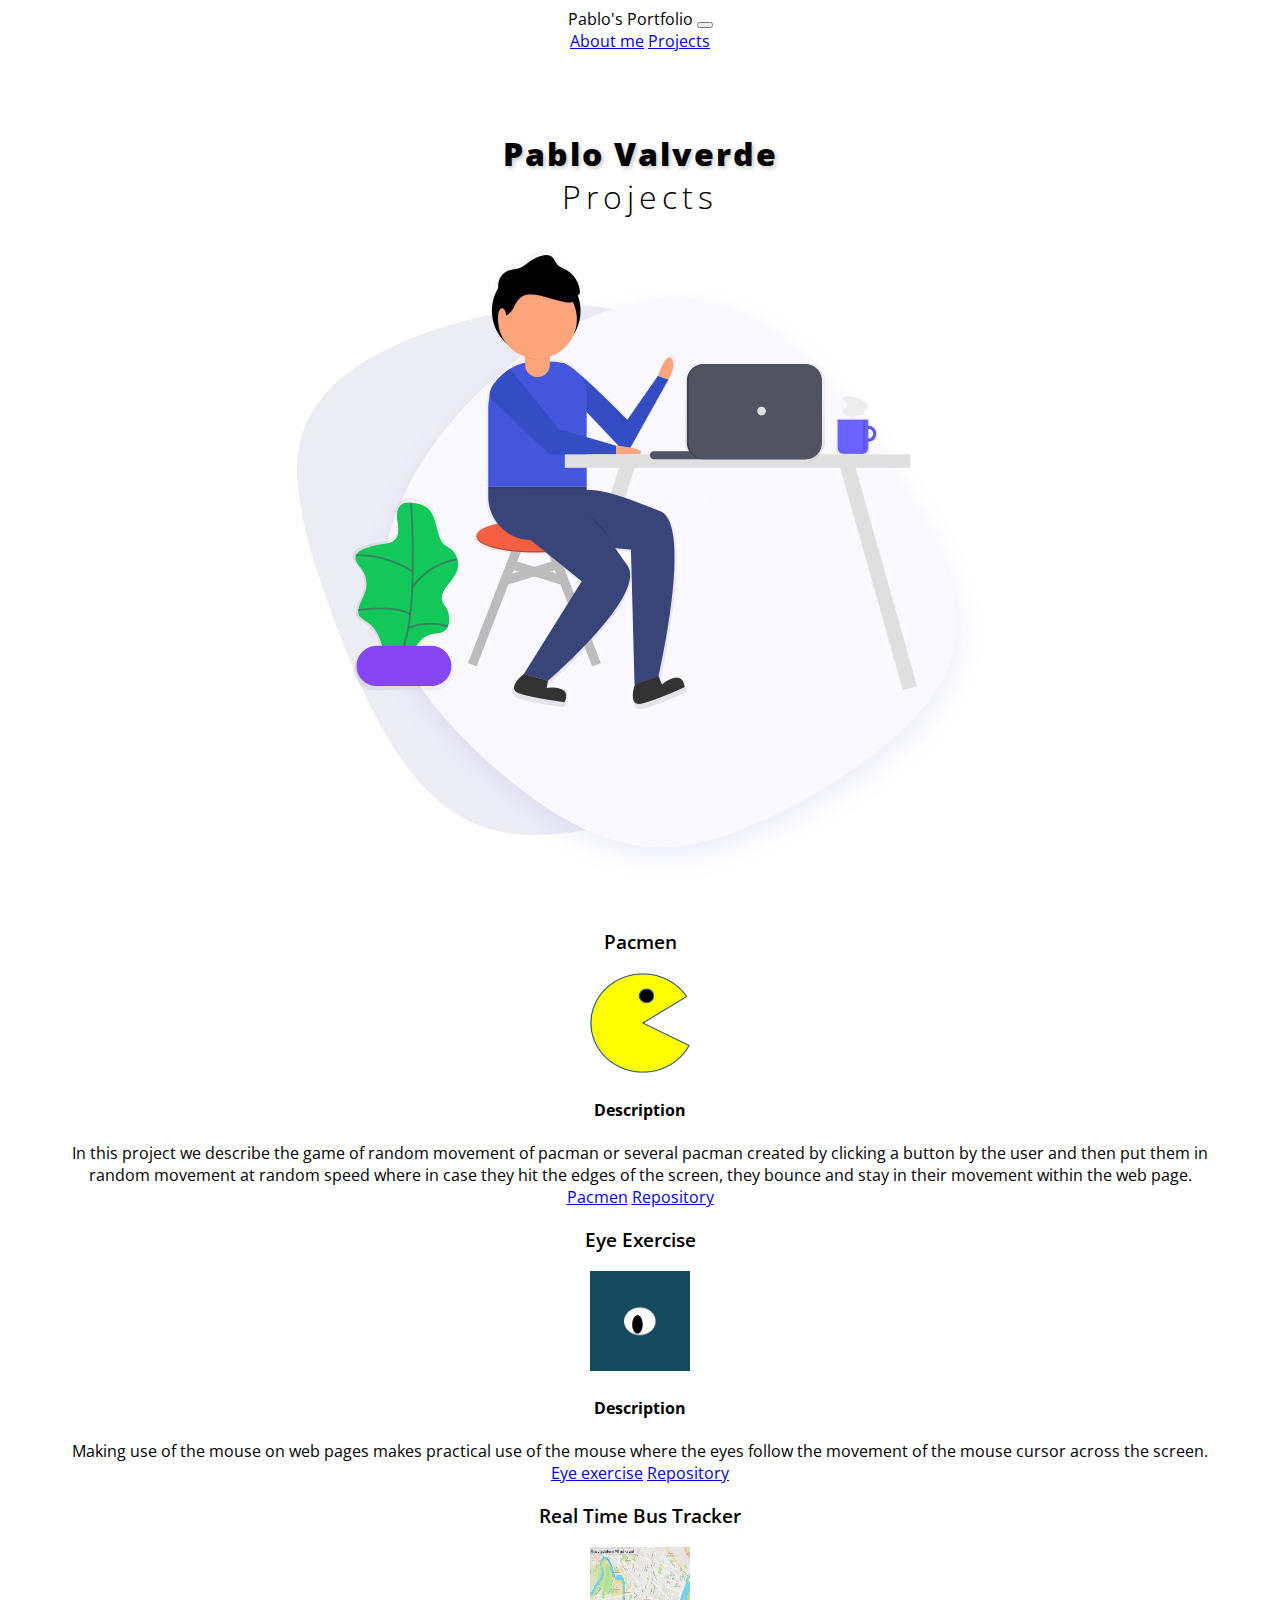
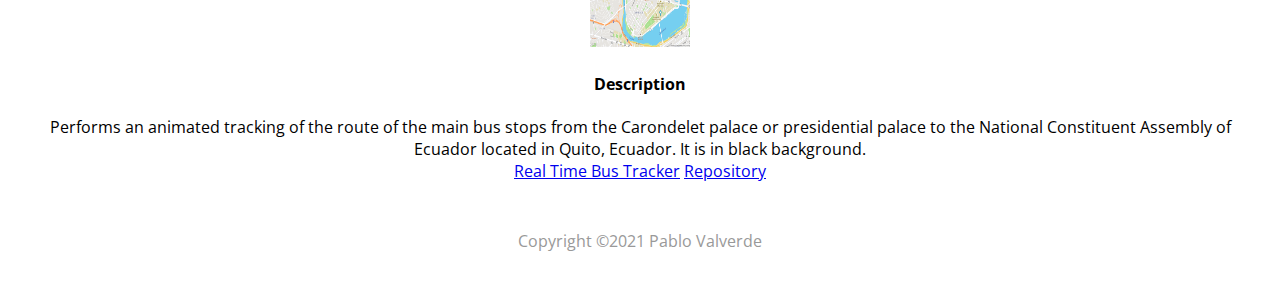
==== repos.html @ 5450043a "Update repos.html" ====
<!DOCTYPE html>
<html lang="en">
  <head>
    <meta charset="UTF-8">
    <meta http-equiv="X-UA-Compatible" content="IE=edge">
    <meta name="viewport" content="width=device-width, initial-scale=1.0">
    <link rel="shortcut icon" href="./images/phys.ico">
    <link href="https://cdn.jsdelivr.net/npm/bootstrap@5.0.2/dist/css/bootstrap.min.css" rel="stylesheet" integrity="sha384-EVSTQN3/azprG1Anm3QDgpJLIm9Nao0Yz1ztcQTwFspd3yD65VohhpuuCOmLASjC" crossorigin="anonymous">
    <link href="https://cdn.jsdelivr.net/npm/bootstrap@5.1.1/dist/css/bootstrap.min.css" rel="stylesheet" integrity="sha384-F3w7mX95PdgyTmZZMECAngseQB83DfGTowi0iMjiWaeVhAn4FJkqJByhZMI3AhiU" crossorigin="anonymous">
    <link rel="stylesheet" href="./style.css">
    <title>PJV - Projects</title>
    
  </head>
  <header class="header_area">
  <nav class="navbar navbar-expand-lg navbar-light bg-light">
  <div class="container-fluid">
    <a class="navbar-brand">Pablo's Portfolio</a>
    <button class="navbar-toggler" type="button" data-bs-toggle="collapse" data-bs-target="#navbarNavAltMarkup" aria-controls="navbarNavAltMarkup" aria-expanded="false" aria-label="Toggle navigation">
      <span class="navbar-toggler-icon"></span>
    </button>
    <div class="collapse navbar-collapse" id="navbarNavAltMarkup">
      <div class="navbar-nav">
      
        <a class="nav-link" href="./index.html">About me</a>
        <a class="nav-link" href="./repos.html">Projects</a>
        
      </div>
    </div>
  </div>
</nav>
</header>
  
  
  
  <body class="container">
    <div id="header">
      <h1>Pablo Valverde</h1>
      <span>Projects</span> 
      <img src="./images/about-us.png" alt="Projects"> 
     
    </div>

    
    <div class="container">
  <div class="row">
    <div class="col">
       <h3>Pacmen</h3>
        <figure>
            <img src="images/PacMan1.png" alt="Pacmen Exercise" width="100", height="100">
            <figcaption>
                <h4>Description</h4>
                In this project we describe the game of random movement of pacman or several pacman created by clicking a button by the user and then put them 
                in random movement at random speed where in case they hit the edges of the screen, they bounce and stay in their movement within the web page.
                <br/>
                <a href="https://htmlpreview.github.io/?https://github.com/pjvalverde/PacMen-Exercise/blob/main/index.html" class="btn btn-outline-danger" target="_blank">Pacmen</a>
                <a href="https://github.com/pjvalverde/PacMen-Exercise" class="btn btn-outline-danger" target="_blank">Repository</a>
            </figcaption>
        </figure>

    </div>
    <div class="col">
      <h3>Eye Exercise</h3>
        <figure>
            <img src="images/oneeye.png" alt="Eye Exercise" width="100" height="100">
            <figcaption>
                <h4>Description</h4>
                Making use of the mouse on web pages makes practical use of the mouse where the eyes follow the movement of the mouse cursor across the screen.
                <br/>
                <a href="https://htmlpreview.github.io/?https://github.com/pjvalverde/Eye-Exercise/blob/main/index.html" class="btn btn-outline-danger" target="_blank">Eye exercise</a>
                <a href="https://github.com/pjvalverde/Eye-Exercise" class="btn btn-outline-danger" target="_blank">Repository</a>
            </figcaption>
        </figure>
    </div>
    <div class="col">
       <h3>Real Time Bus Tracker</h3>
        <figure>
            <img src="images/Boston2.png" alt="Real Time Bus Tracker" width="100" height="100">
            <figcaption>
                <h4>Description</h4>
                Performs an animated tracking of the route of the main bus stops from the Carondelet 
                palace or presidential palace to the National Constituent Assembly of Ecuador located in Quito, Ecuador. It is in black background.
                <br/>
                <a href="https://htmlpreview.github.io/?https://github.com/pjvalverde/Real-Time-Bus-Tracker/blob/main/index.html" class="btn btn-outline-danger" target="_blank">Real Time Bus Tracker</a>
                <a href="https://github.com/pjvalverde/Real-Time-Bus-Tracker" class="btn btn-outline-danger" target="_blank">Repository</a>
            </figcaption>
        </figure>
    </div>
  </div>
</div>

    <div id="footer">
     <div class="copyrights text-center">
           <p class="para">
               Copyright ©2021 Pablo Valverde
                <a href="#"><span style="color: var(--primary-color);"></span></a>
           </p>
     </div>
    </div>
  </body>
</html>
---- style.css ----
@import url('https://fonts.googleapis.com/css2?family=Open+Sans:ital,wght@0,300;0,400;0,600;0,700;0,800;1,400&display=swap');

body {
    font-family: 'Open Sans', sans-serif;
    background: url("./images/bg-head.png") repeat-x;
    text-align: center;
    font-size: 16px;
}
#header {
    margin-top: 5em;
    margin-bottom: 3em;
    display: block;
}
h1 {
    font-weight: 800;
    margin-bottom: 0;
    text-shadow: 2px 2px 4px#c7c7c7;
    letter-spacing: 2px;
}
h2 {
    font-weight: 700;
}
h3 {
    font-weight: 600;
}
#header span {
    display: block;
    font-weight: 300;
    font-size: 2em;
    letter-spacing: 5px;
    margin-bottom: 1em;
}
#header img {
    display: block;
    margin: auto;
}
#header nav {
    margin-top: 2em;
    font-size: 1.3em;
}
#header nav ul {
    margin: 0;
    padding: 0;
}
#header nav ul li{ 
    list-style: none;
    display: inline-block;
    font-size: 1.4em;
}
#bio, #repos {
    border-bottom: 1px solid #E6E6E6;
    display: block;
    padding-bottom: 2em;
}
#bio figure {
    align-items: center;
    display: flex;
    justify-content: center;
}
#bio figure figcaption {
    text-align: left;
    width: 45%;
    line-height: 30px;
    margin-right: 2em;
}
#bio figure img {
    border: 1px solid grey;
    border-radius: 50%;
    box-shadow: 5px 5px 10px rgb(0 0 0 / 30%);
    max-width: 310px;
    width: 40%;
}
#repos figure {
    align-items: center;
    display: flex;
    justify-content: center;
}
#repos h2 {
    color: #00184e;
    display: block;
    margin: auto;
    max-width: 95%;
    text-align: left;
    text-shadow: 2px 2px 4px#c7c7c7;
}
#repos figure figcaption {
    text-align: left;
    max-width: 60%;
    line-height: 30px;
    margin-left: 1.5em;
}
#repos figure figcaption h4 {
    font-style: italic;
    text-decoration: overline;
}
#repos figure img {
    max-width: 410px;
}
#video-orb {
    padding: 2em 0;
    border-bottom: 1px solid #E6E6E6;
}
#video-orb h3 {
    margin-bottom: 1em;
}
#footer {
    color: #999999;
    display: block;
    padding: 1em 0;
}
.social-links {
    display: block;
    font-weight: 300;
    margin: auto;
    max-width: 70%;
    text-align: left;
}
.social-links span {
    display: inline-block;
    height: 26px;
    margin-right: 5px;
    width: 30px;
} 
.social-links a {
    border-radius: 6px;
    display: inline-block;
    padding: 0.3em 0.6em;
    text-decoration: none;
    color: grey;
    font-style: italic;
}
.social-links a:hover {
    background: #3c3c3c;
    color: #E6E6E6;
}
.gitlab {
    background: url("./images/lgg-social.png") no-repeat 0 -30px;
}
.linkedin {
    background: url("./images/lgg-social.png") no-repeat 0 1px;
}
.email {
    background: url("./images/lgg-social.png") no-repeat 0 -59px;
    
}
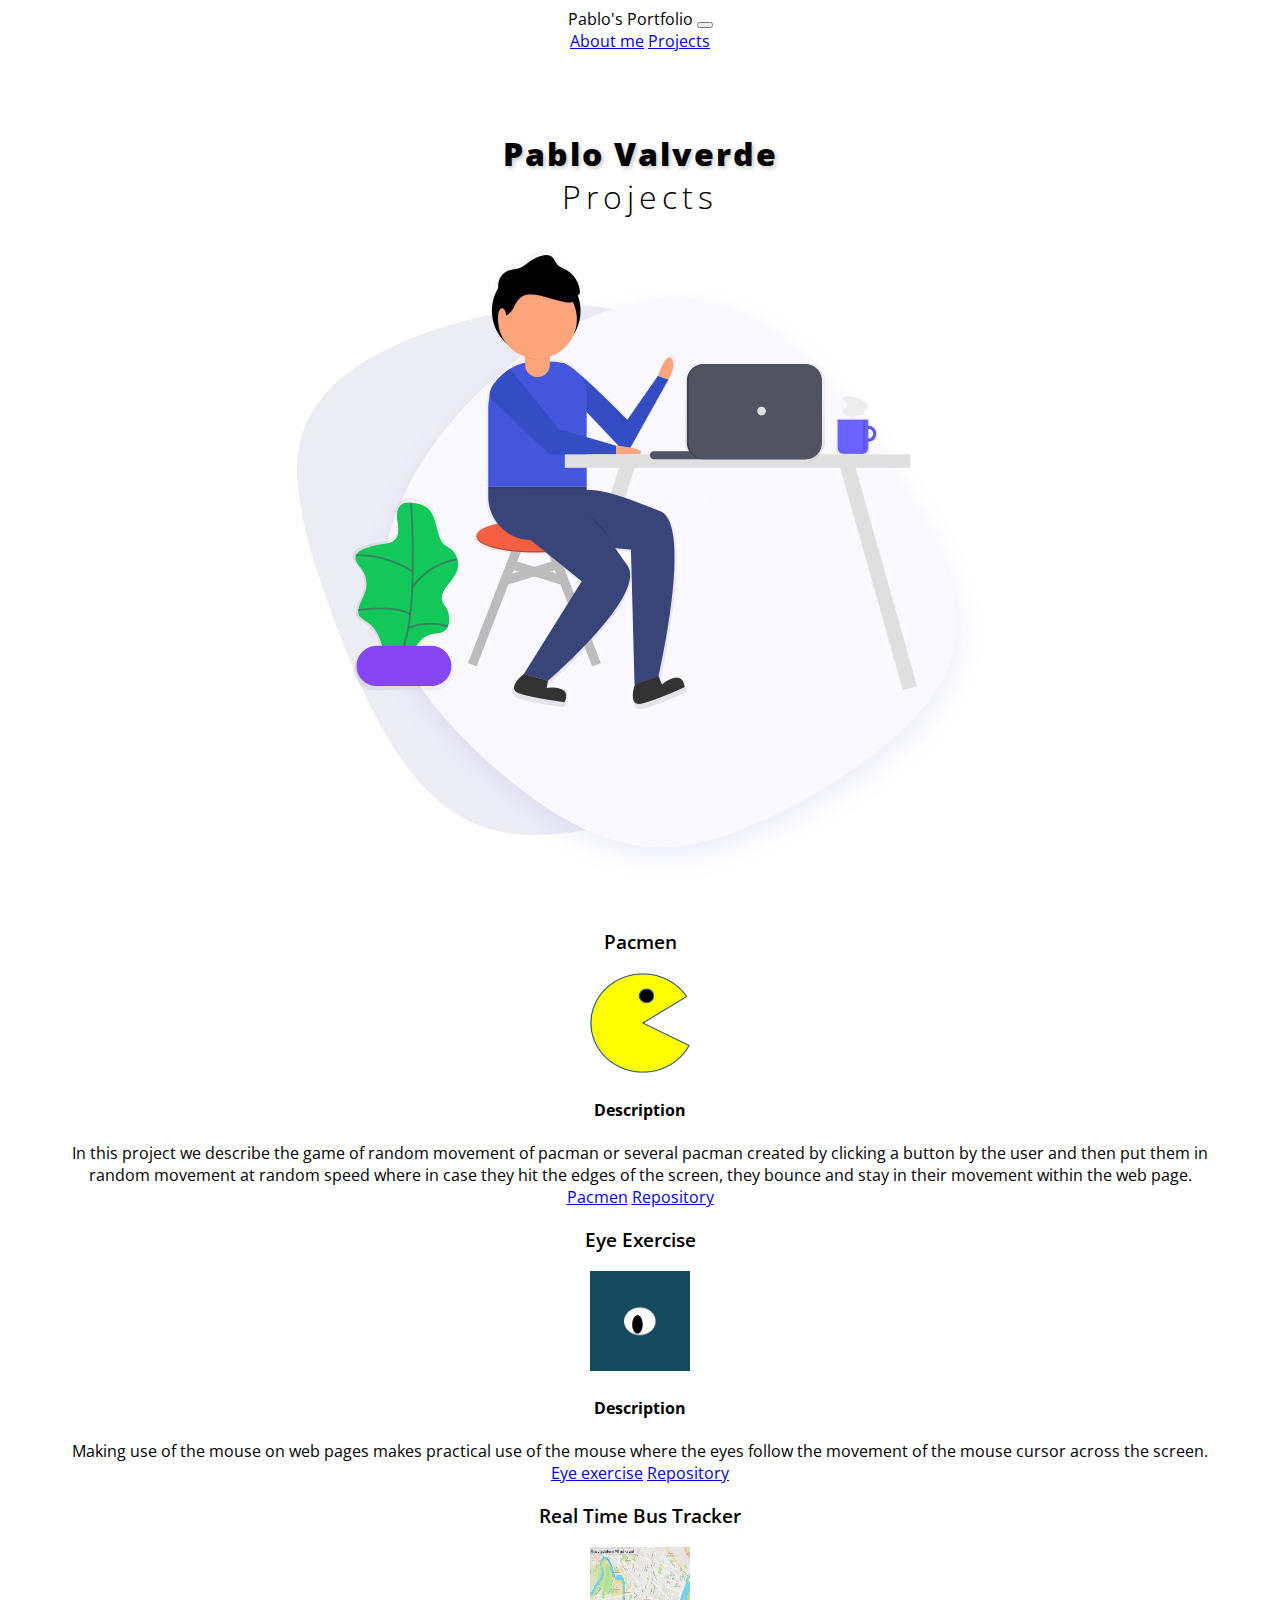
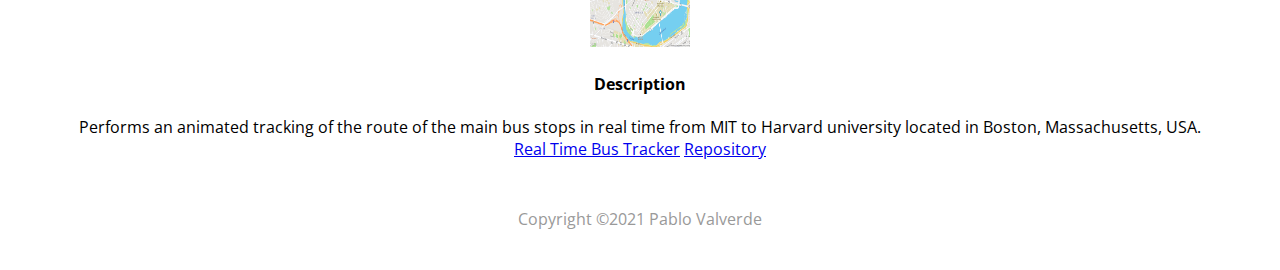
==== commit a98d0503: "chech_1" ====
--- a/repos.html
+++ b/repos.html
@@ -77,8 +77,8 @@
             <img src="images/Boston2.png" alt="Real Time Bus Tracker" width="100" height="100">
             <figcaption>
                 <h4>Description</h4>
-                Performs an animated tracking of the route of the main bus stops from the Carondelet 
-                palace or presidential palace to the National Constituent Assembly of Ecuador located in Quito, Ecuador. It is in black background.
+                Performs an animated tracking of the route of the main bus stops 
+                in real time from MIT to Harvard university located in Boston, Massachusetts, USA. 
                 <br/>
                 <a href="https://htmlpreview.github.io/?https://github.com/pjvalverde/Real-Time-Bus-Tracker/blob/main/index.html" class="btn btn-outline-danger" target="_blank">Real Time Bus Tracker</a>
                 <a href="https://github.com/pjvalverde/Real-Time-Bus-Tracker" class="btn btn-outline-danger" target="_blank">Repository</a>
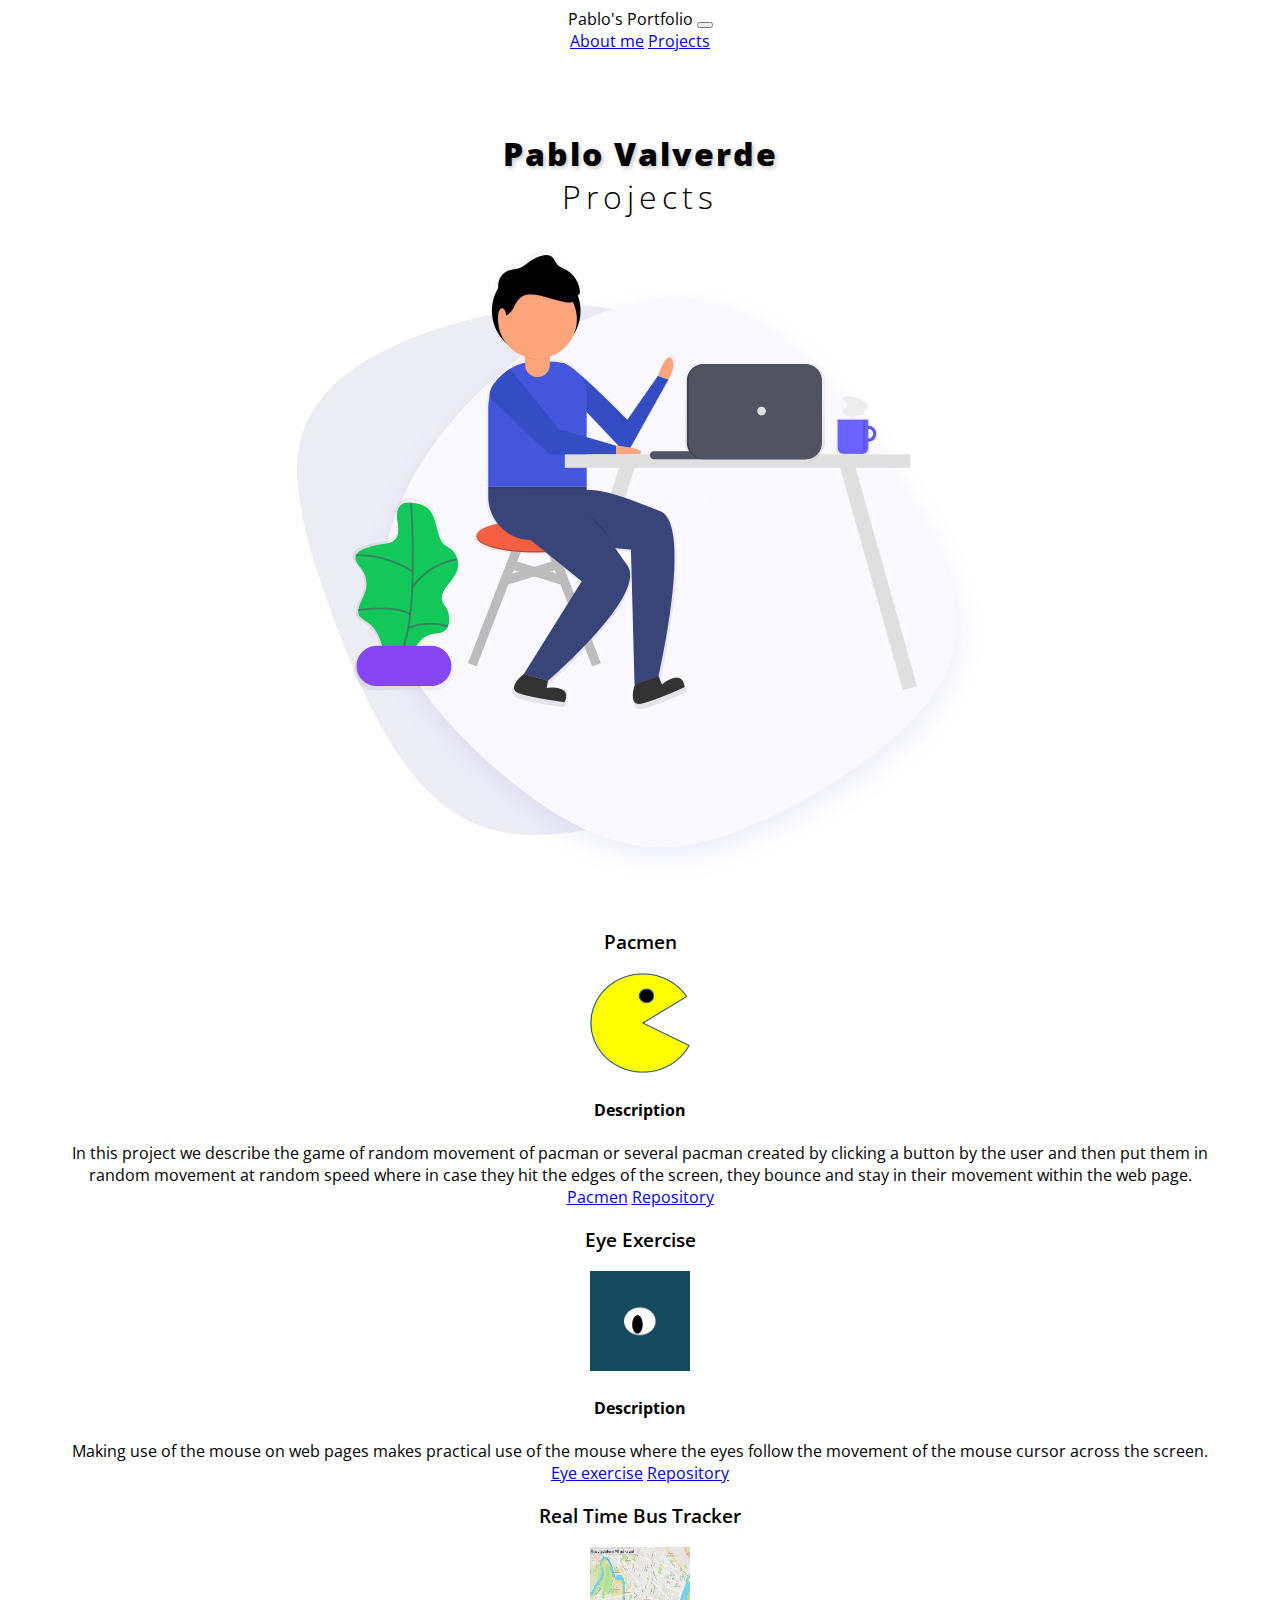
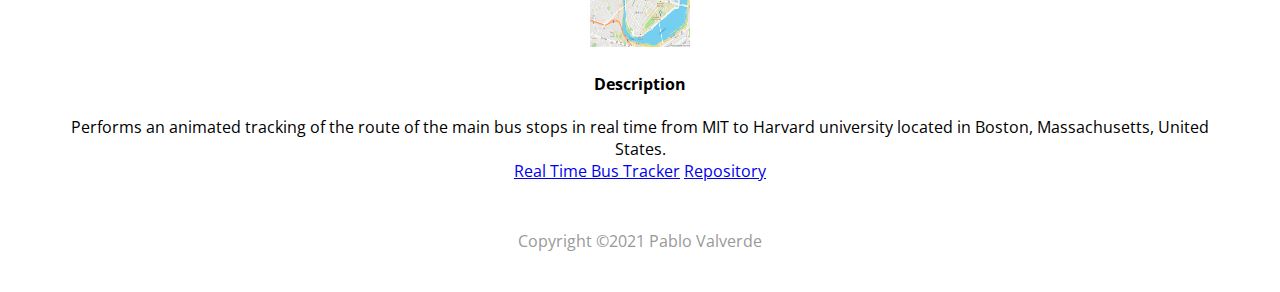
==== commit bf650618: "g1" ====
--- a/repos.html
+++ b/repos.html
@@ -78,7 +78,7 @@
             <figcaption>
                 <h4>Description</h4>
                 Performs an animated tracking of the route of the main bus stops 
-                in real time from MIT to Harvard university located in Boston, Massachusetts, USA. 
+                in real time from MIT to Harvard university located in Boston, Massachusetts, United States. 
                 <br/>
                 <a href="https://htmlpreview.github.io/?https://github.com/pjvalverde/Real-Time-Bus-Tracker/blob/main/index.html" class="btn btn-outline-danger" target="_blank">Real Time Bus Tracker</a>
                 <a href="https://github.com/pjvalverde/Real-Time-Bus-Tracker" class="btn btn-outline-danger" target="_blank">Repository</a>
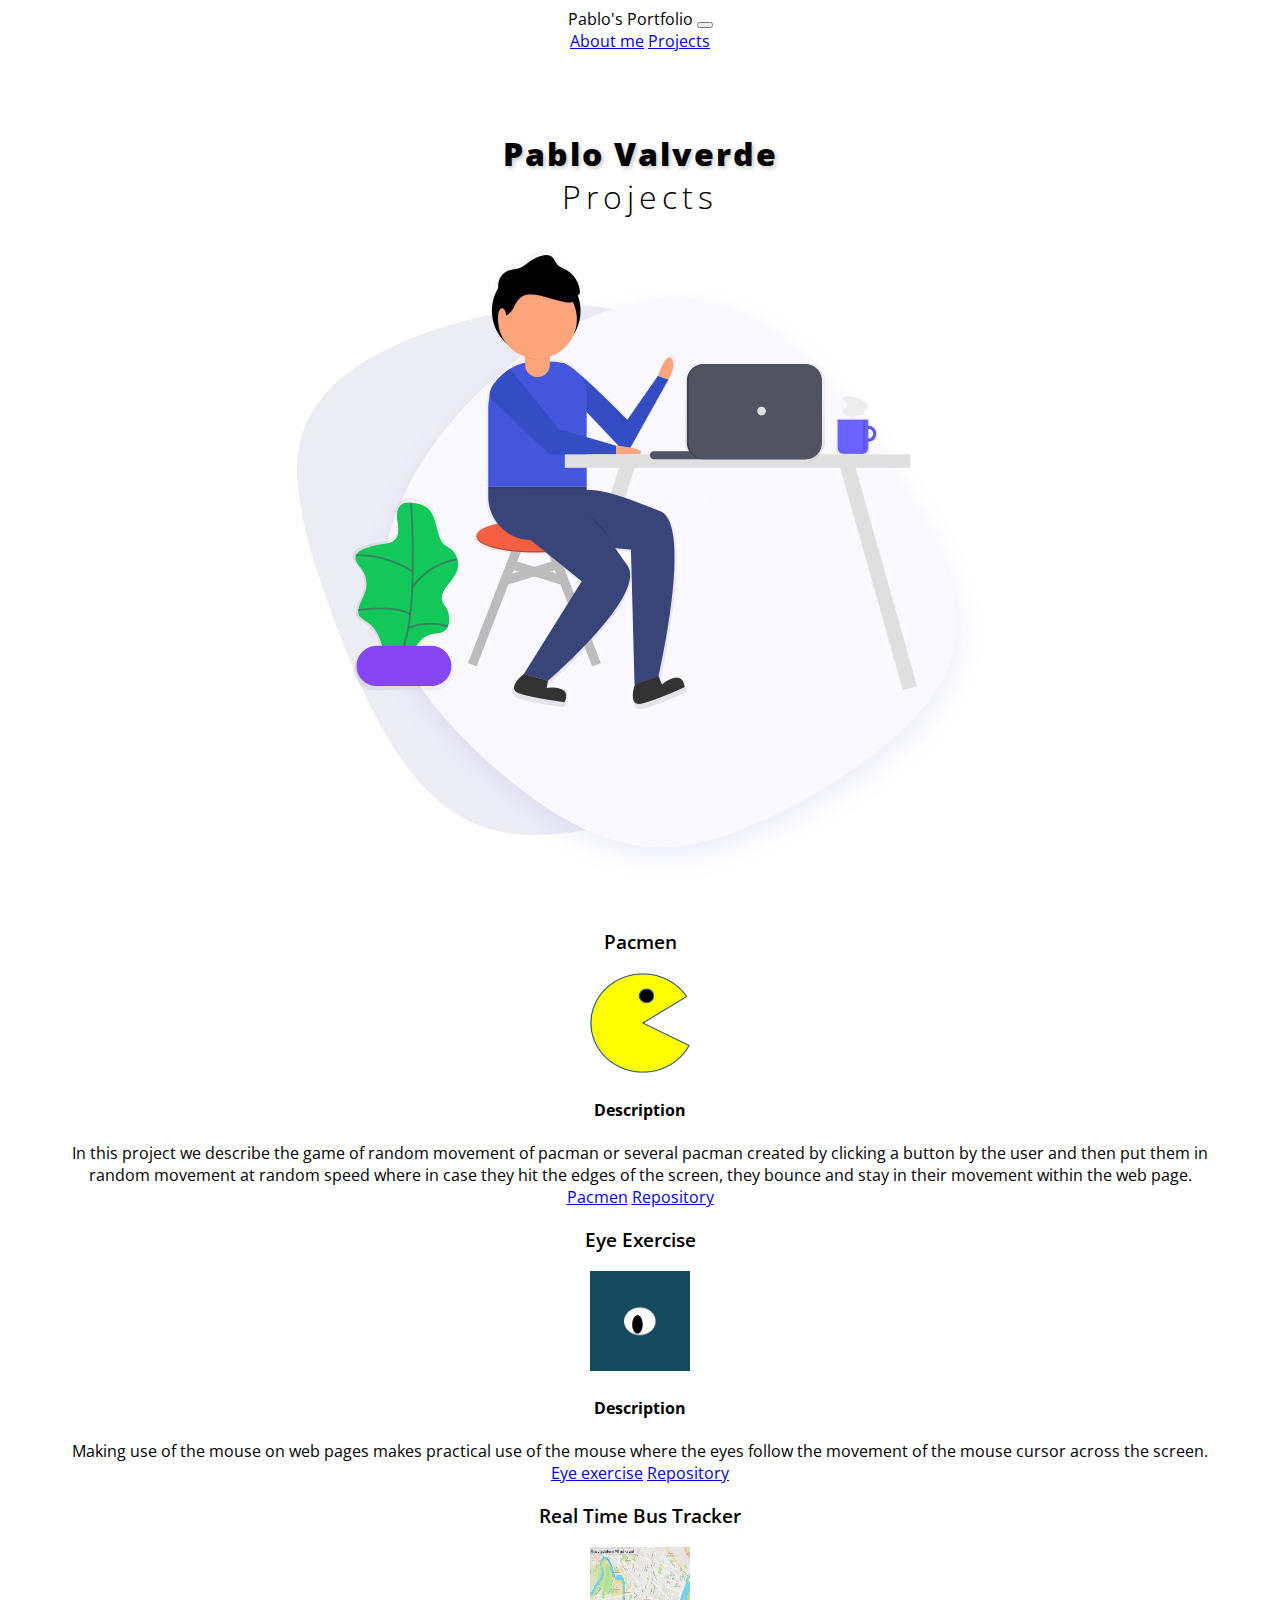
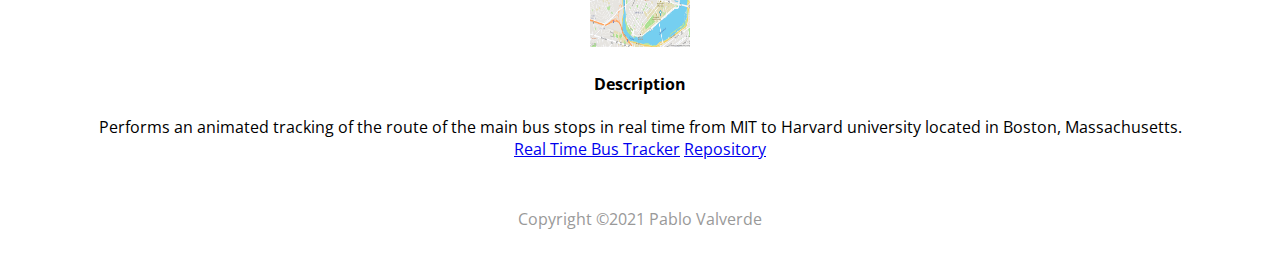
==== commit e514002b: "g2" ====
--- a/repos.html
+++ b/repos.html
@@ -77,8 +77,8 @@
             <img src="images/Boston2.png" alt="Real Time Bus Tracker" width="100" height="100">
             <figcaption>
                 <h4>Description</h4>
-                Performs an animated tracking of the route of the main bus stops 
-                in real time from MIT to Harvard university located in Boston, Massachusetts, United States. 
+                Performs an animated tracking of the route of the main bus stops in real time from MIT to Harvard university located in
+                Boston, Massachusetts.
                 <br/>
                 <a href="https://htmlpreview.github.io/?https://github.com/pjvalverde/Real-Time-Bus-Tracker/blob/main/index.html" class="btn btn-outline-danger" target="_blank">Real Time Bus Tracker</a>
                 <a href="https://github.com/pjvalverde/Real-Time-Bus-Tracker" class="btn btn-outline-danger" target="_blank">Repository</a>
